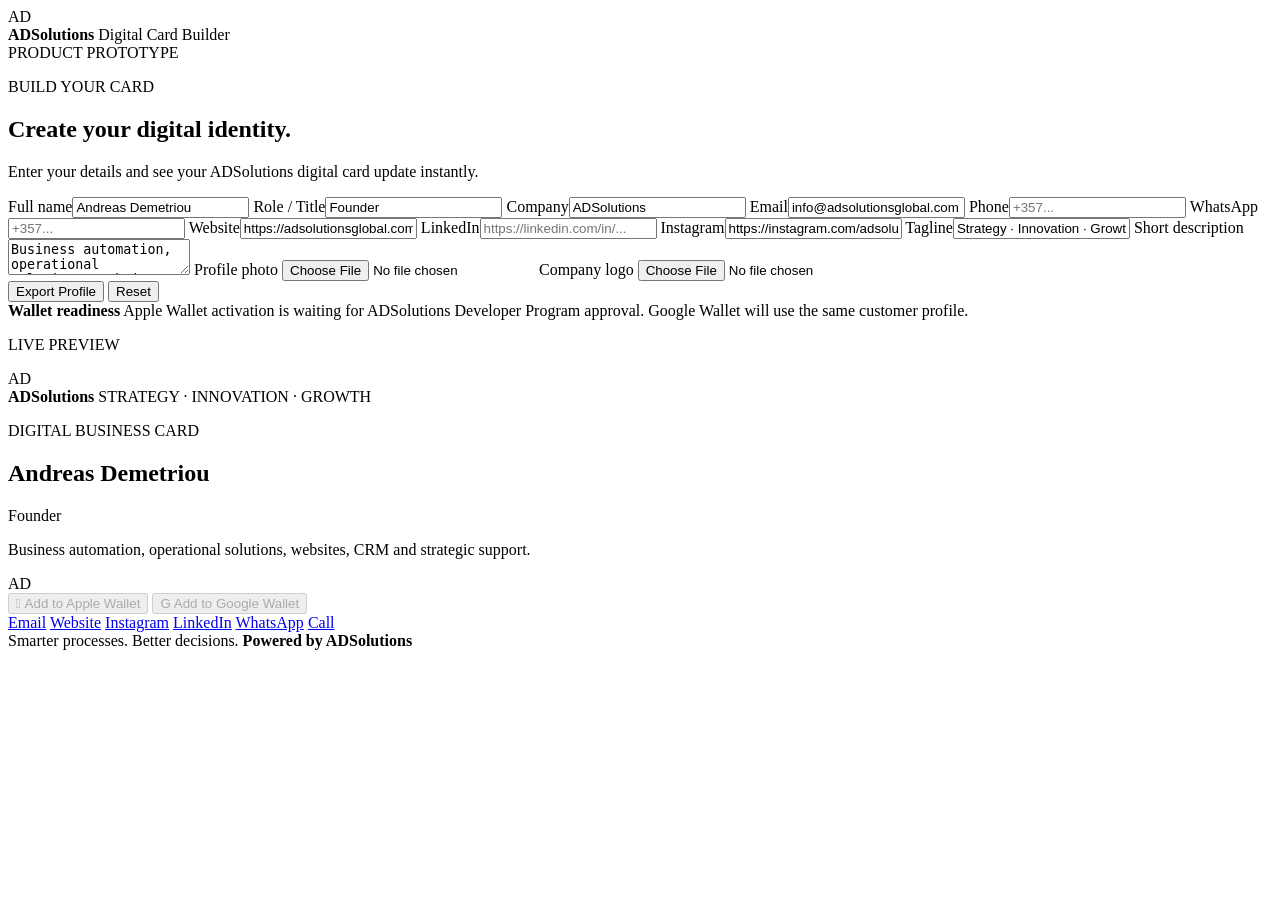
==== builder/index.html @ c9f2fee4 "Add digital card builder" ====
<!doctype html>
<html lang="en">
<head>
  <meta charset="utf-8">
  <meta name="viewport" content="width=device-width,initial-scale=1">
  <meta name="theme-color" content="#07111f">
  <title>ADSolutions Digital Card Builder</title>
  <link rel="preconnect" href="https://fonts.googleapis.com">
  <link rel="preconnect" href="https://fonts.gstatic.com" crossorigin>
  <link href="https://fonts.googleapis.com/css2?family=Inter:wght@400;500;600;700;800&display=swap" rel="stylesheet">
  <link rel="stylesheet" href="./styles.css">
</head>
<body>
  <header class="topbar">
    <div class="brand">
      <div class="mark">AD</div>
      <div>
        <strong>ADSolutions</strong>
        <span>Digital Card Builder</span>
      </div>
    </div>
    <span class="badge">PRODUCT PROTOTYPE</span>
  </header>

  <main class="layout">
    <section class="builder-panel">
      <div class="section-head">
        <p class="eyebrow">BUILD YOUR CARD</p>
        <h1>Create your digital identity.</h1>
        <p>Enter your details and see your ADSolutions digital card update instantly.</p>
      </div>

      <form id="builder-form" class="form-grid">
        <label>Full name<input id="name" value="Andreas Demetriou"></label>
        <label>Role / Title<input id="role" value="Founder"></label>
        <label>Company<input id="company" value="ADSolutions"></label>
        <label>Email<input id="email" type="email" value="info@adsolutionsglobal.com"></label>
        <label>Phone<input id="phone" placeholder="+357..."></label>
        <label>WhatsApp<input id="whatsapp" placeholder="+357..."></label>
        <label>Website<input id="website" value="https://adsolutionsglobal.com"></label>
        <label>LinkedIn<input id="linkedin" placeholder="https://linkedin.com/in/..."></label>
        <label>Instagram<input id="instagram" value="https://instagram.com/adsolutions.hq"></label>
        <label>Tagline<input id="tagline" value="Strategy · Innovation · Growth"></label>
        <label class="span-2">Short description<textarea id="description">Business automation, operational solutions, websites, CRM and strategic support.</textarea></label>

        <label>Profile photo
          <input id="photo" type="file" accept="image/*">
        </label>
        <label>Company logo
          <input id="logo" type="file" accept="image/*">
        </label>
      </form>

      <div class="builder-actions">
        <button id="export-profile" type="button" class="primary">Export Profile</button>
        <button id="reset-profile" type="button">Reset</button>
      </div>

      <div class="platform-note">
        <strong>Wallet readiness</strong>
        <span>Apple Wallet activation is waiting for ADSolutions Developer Program approval. Google Wallet will use the same customer profile.</span>
      </div>
    </section>

    <section class="preview-panel">
      <p class="preview-label">LIVE PREVIEW</p>
      <article class="card" id="card-preview">
        <div class="orb orb1"></div>
        <div class="orb orb2"></div>

        <div class="card-brand">
          <div class="preview-logo" id="preview-logo">AD</div>
          <div>
            <strong id="preview-company">ADSolutions</strong>
            <span id="preview-tagline">STRATEGY · INNOVATION · GROWTH</span>
          </div>
        </div>

        <div class="card-hero">
          <div class="identity">
            <p class="micro">DIGITAL BUSINESS CARD</p>
            <h2 id="preview-name">Andreas Demetriou</h2>
            <p id="preview-role">Founder</p>
            <p id="preview-description">Business automation, operational solutions, websites, CRM and strategic support.</p>
          </div>
          <div class="photo-wrap">
            <div id="preview-photo" class="photo-placeholder">AD</div>
          </div>
        </div>

        <div class="wallet-row">
          <button type="button" disabled><span></span> Add to Apple Wallet</button>
          <button type="button" disabled><span class="g">G</span> Add to Google Wallet</button>
        </div>

        <div class="contact-row">
          <a id="preview-email" href="mailto:info@adsolutionsglobal.com">Email</a>
          <a id="preview-website" href="https://adsolutionsglobal.com" target="_blank" rel="noopener">Website</a>
          <a id="preview-instagram" href="https://instagram.com/adsolutions.hq" target="_blank" rel="noopener">Instagram</a>
          <a id="preview-linkedin" class="hidden" href="#" target="_blank" rel="noopener">LinkedIn</a>
          <a id="preview-whatsapp" class="hidden" href="#" target="_blank" rel="noopener">WhatsApp</a>
          <a id="preview-phone" class="hidden" href="#">Call</a>
        </div>

        <footer>
          <span>Smarter processes. Better decisions.</span>
          <strong>Powered by ADSolutions</strong>
        </footer>
      </article>
    </section>
  </main>

  <script src="./app.js"></script>
</body>
</html>
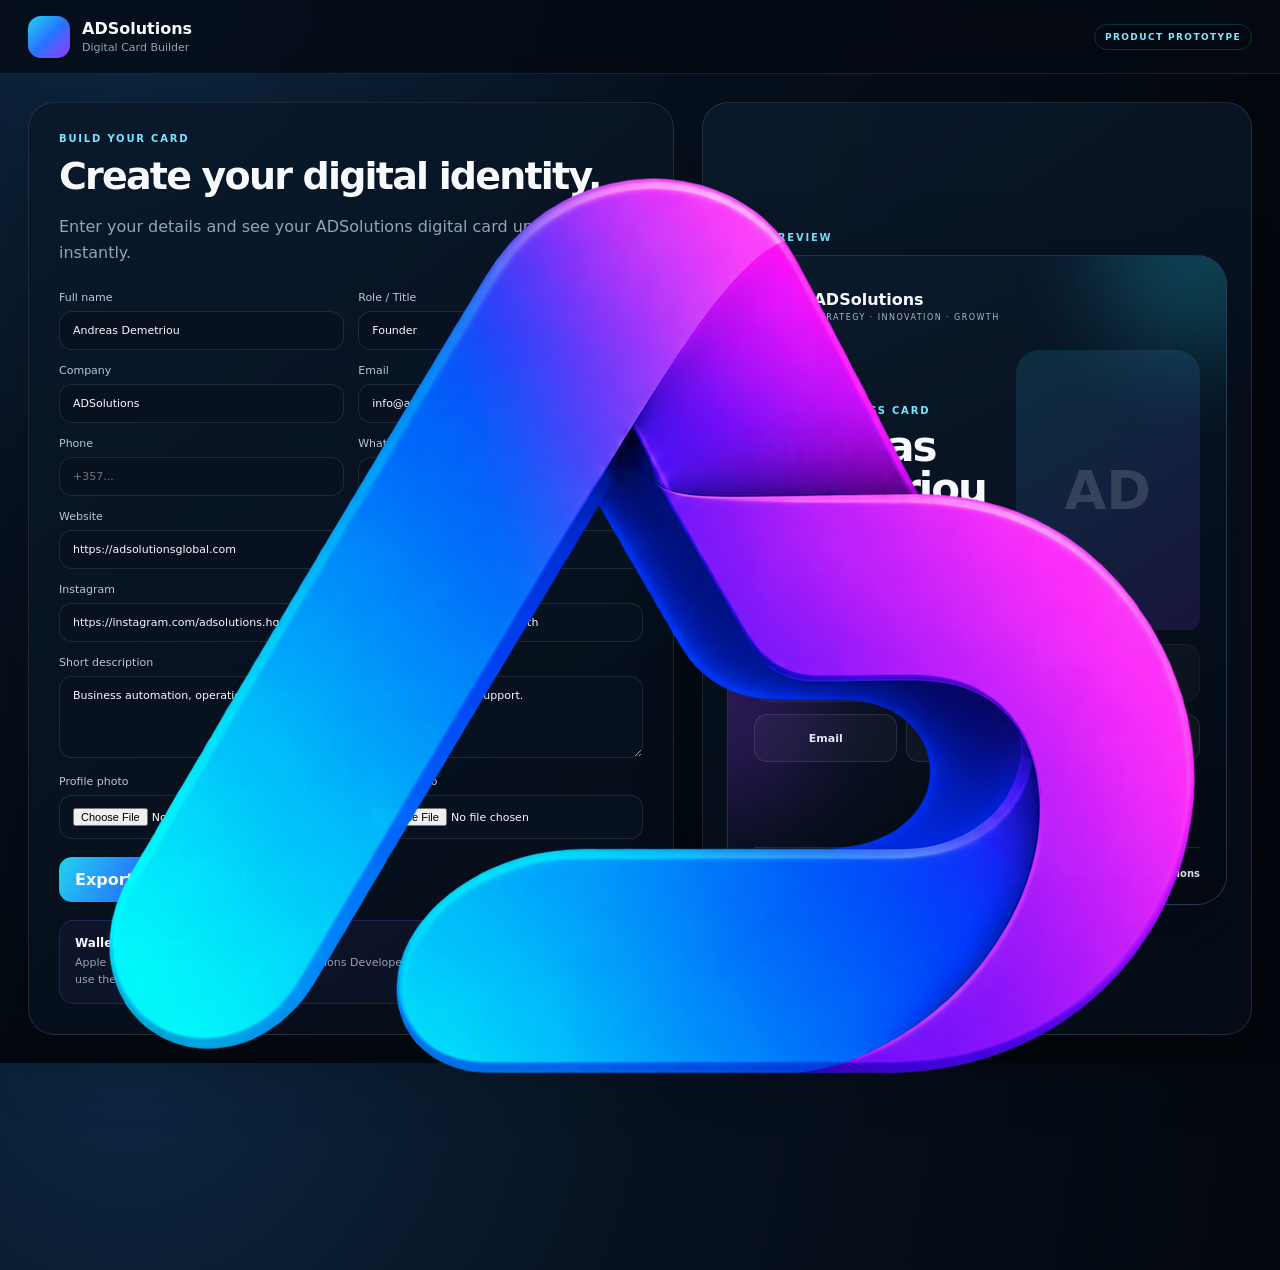
==== commit ba664357: "Apply ADSolutions monogram to card builder" ====
--- a/builder/index.html
+++ b/builder/index.html
@@ -13,7 +13,7 @@
 <body>
   <header class="topbar">
     <div class="brand">
-      <div class="mark">AD</div>
+      <div class="mark"><img src="../assets/brand/adsolutions-monogram-primary.png" alt="ADSolutions"></div>
       <div>
         <strong>ADSolutions</strong>
         <span>Digital Card Builder</span>
--- a/builder/styles.css
+++ b/builder/styles.css
@@ -0,0 +1,31 @@
+*{box-sizing:border-box}
+:root{--bg:#040912;--panel:#081525;--line:rgba(255,255,255,.1);--text:#f7f9fd;--muted:#93a4b8;--cyan:#22d3ee;--blue:#2775ff;--purple:#9b35ff}
+html,body{margin:0;min-height:100%;background:radial-gradient(circle at 10% 0,#0d2742 0,#07111f 35%,#03070d 78%);color:var(--text);font-family:Inter,system-ui,sans-serif}
+button,input,textarea{font:inherit}
+.topbar{height:74px;padding:0 28px;border-bottom:1px solid var(--line);display:flex;align-items:center;justify-content:space-between;background:rgba(4,10,18,.78);backdrop-filter:blur(16px);position:sticky;top:0;z-index:5}
+.brand{display:flex;align-items:center;gap:12px}.mark{width:42px;height:42px;border-radius:13px;display:grid;place-items:center;font-weight:800;background:linear-gradient(135deg,var(--cyan),var(--blue),var(--purple))}
+.brand strong,.brand span{display:block}.brand span{margin-top:3px;color:var(--muted);font-size:11px}
+.badge{padding:7px 10px;border:1px solid rgba(34,211,238,.22);border-radius:999px;color:#7de8ff;font-size:9px;font-weight:700;letter-spacing:1.4px}
+.layout{width:min(1400px,100%);margin:0 auto;display:grid;grid-template-columns:minmax(0,1fr) minmax(420px,.85fr);gap:28px;padding:28px}
+.builder-panel,.preview-panel{border:1px solid var(--line);border-radius:26px;background:linear-gradient(145deg,rgba(10,25,43,.93),rgba(5,13,23,.92));box-shadow:0 24px 70px rgba(0,0,0,.25)}
+.builder-panel{padding:30px}.preview-panel{padding:24px;display:flex;flex-direction:column;justify-content:center}
+.eyebrow,.preview-label,.micro{margin:0 0 10px;color:#78e6ff;font-size:10px;font-weight:700;letter-spacing:1.8px}
+.section-head h1{margin:0;font-size:38px;letter-spacing:-1.8px}.section-head>p:last-child{color:var(--muted);line-height:1.6}
+.form-grid{display:grid;grid-template-columns:1fr 1fr;gap:14px;margin-top:26px}
+.form-grid label{font-size:11px;color:#b9c7d5}
+.form-grid input,.form-grid textarea{width:100%;margin-top:7px;border:1px solid var(--line);border-radius:13px;background:#07111f;color:var(--text);padding:12px 13px;outline:none}
+.form-grid input:focus,.form-grid textarea:focus{border-color:rgba(34,211,238,.5)}textarea{min-height:82px;resize:vertical}.span-2{grid-column:1/-1}
+.builder-actions{display:flex;gap:10px;margin-top:18px}.builder-actions button{border:1px solid var(--line);border-radius:13px;padding:12px 16px;background:rgba(255,255,255,.04);color:var(--text);cursor:pointer}.builder-actions .primary{border:0;background:linear-gradient(120deg,var(--cyan),var(--blue),var(--purple));font-weight:700}
+.platform-note{display:grid;gap:5px;margin-top:18px;padding:15px;border:1px solid rgba(139,92,246,.2);border-radius:15px;background:rgba(139,92,246,.055)}.platform-note strong{font-size:12px}.platform-note span{color:var(--muted);font-size:11px;line-height:1.5}
+.preview-label{margin:0 0 12px 4px}
+.card{position:relative;overflow:hidden;min-height:650px;border:1px solid rgba(120,170,240,.24);border-radius:30px;padding:26px;background:linear-gradient(155deg,#0b1a2c 0%,#06101d 58%,#030811 100%);box-shadow:0 28px 80px rgba(0,0,0,.35)}
+.orb{position:absolute;border-radius:50%;filter:blur(50px);opacity:.24}.orb1{width:200px;height:200px;background:var(--cyan);top:-100px;right:-70px}.orb2{width:220px;height:220px;background:var(--purple);bottom:90px;left:-120px}
+.card-brand,.card-hero,.wallet-row,.contact-row,.card footer{position:relative;z-index:1}.card-brand{display:flex;align-items:center;gap:11px}
+.preview-logo{width:48px;height:48px;border-radius:15px;display:grid;place-items:center;font-weight:800;background:linear-gradient(135deg,var(--cyan),var(--blue),var(--purple));background-size:cover;background-position:center}.card-brand strong,.card-brand span{display:block}.card-brand span{margin-top:4px;color:#a8bacd;font-size:8px;letter-spacing:1.45px}
+.card-hero{display:grid;grid-template-columns:1.15fr .85fr;gap:12px;align-items:end;min-height:300px}.identity{padding-top:38px}.identity h2{margin:0;font-size:42px;line-height:1;letter-spacing:-2px}.identity>p:nth-of-type(2){color:#cbd7e5;font-size:16px}.identity>p:last-child{color:#99aabd;font-size:12px;line-height:1.6}
+.photo-wrap{height:280px;display:flex;align-items:flex-end;justify-content:flex-end}.photo-placeholder{width:100%;height:100%;border-radius:24px 24px 12px 12px;display:grid;place-items:center;background:linear-gradient(145deg,rgba(34,211,238,.13),rgba(139,53,255,.15));background-size:cover;background-position:center;font-size:54px;font-weight:800;color:rgba(255,255,255,.15)}
+.wallet-row{display:grid;grid-template-columns:1fr 1fr;gap:10px;margin-top:14px}.wallet-row button{min-height:58px;border:1px solid var(--line);border-radius:15px;background:rgba(255,255,255,.05);color:#fff;font-weight:600;opacity:.5}.wallet-row span{font-size:21px;margin-right:8px}.wallet-row .g{font-size:15px}
+.contact-row{display:grid;grid-template-columns:repeat(3,1fr);gap:9px;margin-top:12px}.contact-row a{min-height:48px;border:1px solid var(--line);border-radius:13px;display:grid;place-items:center;color:#dce8f5;text-decoration:none;background:rgba(255,255,255,.03);font-size:11px;font-weight:600}.hidden{display:none!important}
+.card footer{display:flex;justify-content:space-between;gap:20px;align-items:end;position:absolute;left:26px;right:26px;bottom:25px;border-top:1px solid var(--line);padding-top:18px}.card footer span{font-size:11px;color:#91a7c0}.card footer strong{font-size:10px;color:#d4e0ec}
+@media(max-width:980px){.layout{grid-template-columns:1fr}.preview-panel{order:-1}.card{min-height:600px}}
+@media(max-width:620px){.topbar{padding:0 16px}.badge{display:none}.layout{padding:12px}.builder-panel,.preview-panel{border-radius:22px}.builder-panel{padding:20px}.form-grid{grid-template-columns:1fr}.span-2{grid-column:auto}.card{padding:20px;min-height:620px}.card-hero{grid-template-columns:1fr 42%;min-height:290px}.identity h2{font-size:34px}.wallet-row{grid-template-columns:1fr}.contact-row{grid-template-columns:1fr 1fr}.card footer{left:20px;right:20px}}
